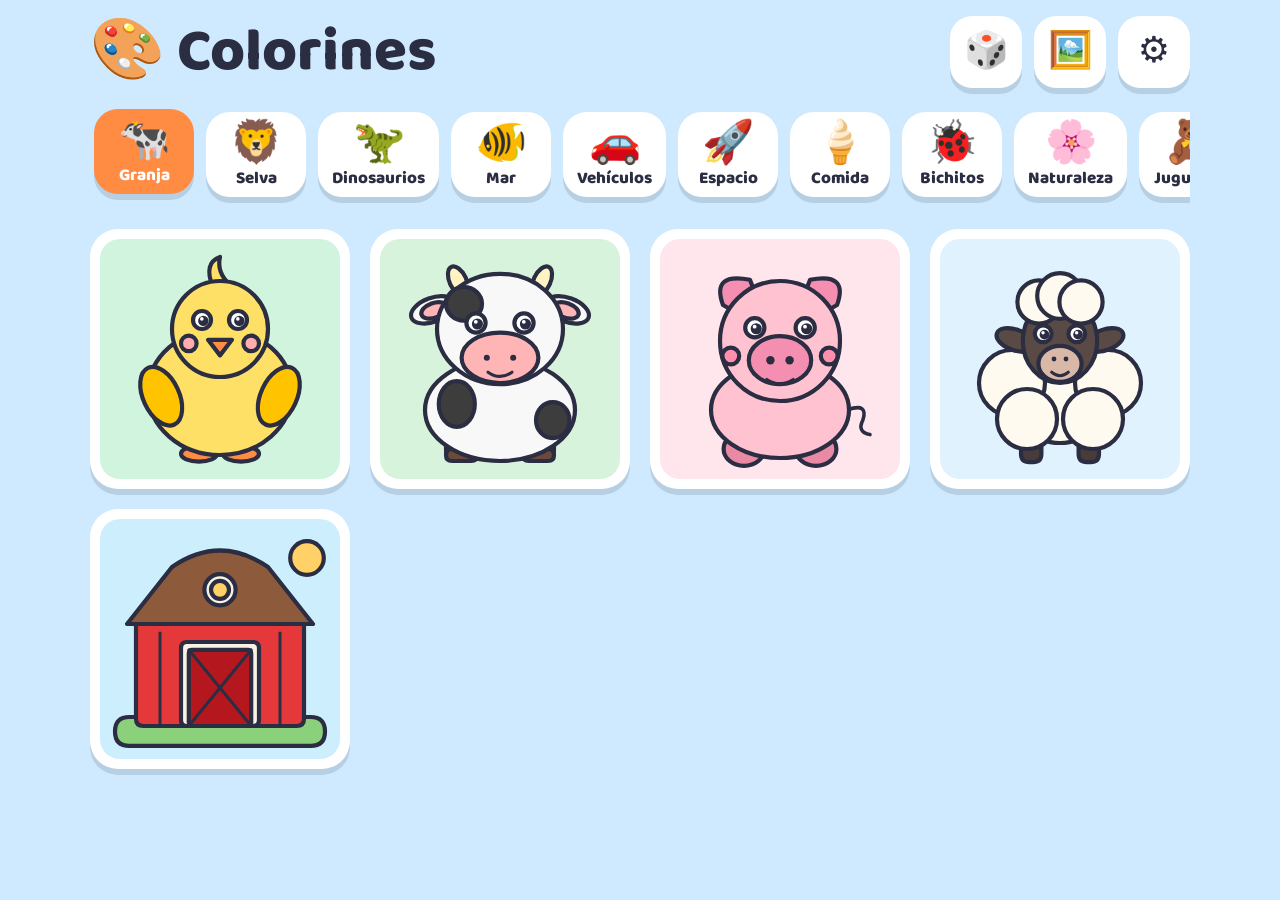
==== app/index.html @ 10e25277 "Colorines: app de colorear con el dedo para tablet (PWA) - Motor de zonas: el trazo no se sale de la" ====
<!doctype html>
<html lang="es">
<head>
  <meta charset="utf-8">
  <meta name="viewport" content="width=device-width, initial-scale=1, maximum-scale=1, user-scalable=no, viewport-fit=cover">
  <meta name="theme-color" content="#cfeafe">
  <title>Colorines</title>
  <link rel="manifest" href="manifest.webmanifest">
  <link rel="icon" href="icons/icon-192.png">
  <link rel="apple-touch-icon" href="icons/icon-192.png">
  <link rel="preconnect" href="https://fonts.googleapis.com">
  <link rel="preconnect" href="https://fonts.gstatic.com" crossorigin>
  <link href="https://fonts.googleapis.com/css2?family=Baloo+2:wght@700;800&display=swap" rel="stylesheet">
  <link rel="stylesheet" href="css/styles.css">
</head>
<body>
  <section id="home" class="screen active">
    <header class="topbar">
      <h1><span aria-hidden="true">🎨</span> Colorines</h1>
      <button class="btn" id="random" aria-label="Sorpresa">🎲</button>
      <button class="btn" id="gallery-btn" aria-label="Mis dibujos">🖼️</button>
      <button class="btn hold" id="settings-btn" aria-label="Ajustes (mantener pulsado)">⚙️</button>
    </header>
    <nav class="tabs" id="tabs"></nav>
    <div class="cards" id="cards"></div>
  </section>

  <section id="gallery" class="screen">
    <header class="topbar">
      <button class="btn" id="gallery-back" aria-label="Volver">🏠</button>
      <h1><span aria-hidden="true">🖼️</span> Mis dibujos</h1>
    </header>
    <p class="empty" id="gallery-empty" aria-label="Todavía no hay dibujos">📷</p>
    <div class="cards" id="gallery-grid"></div>
  </section>

  <section id="play" class="screen">
    <div class="stage-wrap">
      <div class="stage" id="stage">
        <canvas class="paint"></canvas>
        <div class="lines"></div>
        <canvas class="stickers"></canvas>
        <canvas class="fx"></canvas>
        <div class="flash"></div>
      </div>
    </div>
    <aside class="panel">
      <div class="row">
        <button class="btn hold" id="back" aria-label="Volver (mantener pulsado)">🏠</button>
        <button class="btn" id="undo" aria-label="Deshacer">↩️</button>
        <button class="btn" id="clear" aria-label="Borrar todo (doble toque)">🗑️</button>
        <button class="btn" id="photo" aria-label="Guardar en mis dibujos">📷</button>
      </div>
      <div class="row" id="tools"></div>
      <div class="row" id="sizes"></div>
      <div class="swatches" id="swatches"></div>
    </aside>
  </section>

  <div class="overlay" id="viewer" hidden>
    <div class="sheet viewer">
      <div class="viewer-pic" id="viewer-pic"></div>
      <div class="row">
        <button class="btn" id="close-viewer" aria-label="Cerrar">⬅️</button>
        <button class="btn" id="share" aria-label="Compartir">📤</button>
        <button class="btn" id="download" aria-label="Descargar">💾</button>
        <button class="btn" id="delete-art" aria-label="Eliminar (doble toque)">🗑️</button>
      </div>
    </div>
  </div>

  <div class="overlay" id="settings" hidden>
    <div class="sheet">
      <h2>⚙️ Ajustes</h2>
      <button class="opt" id="opt-left">✋ Mano: <b>Derecha</b></button>
      <button class="opt" id="opt-clip">🖍️ No salirse de la zona: <b>Sí</b></button>
      <button class="opt" id="opt-sound">🔊 Sonidos y vibración: <b>Sí</b></button>
      <button class="opt" id="opt-voice">🗣️ Decir el nombre del dibujo: <b>Sí</b></button>
      <button class="opt" id="opt-wipe">🧹 Borrar dibujos empezados <small>(doble toque)</small></button>
      <button class="opt" id="close-settings">✅ Listo</button>
    </div>
  </div>

  <script src="js/art.js"></script>
  <script src="js/drawings/granja.js"></script>
  <script src="js/drawings/selva.js"></script>
  <script src="js/drawings/dinosaurios.js"></script>
  <script src="js/drawings/mar.js"></script>
  <script src="js/drawings/vehiculos.js"></script>
  <script src="js/drawings/espacio.js"></script>
  <script src="js/drawings/comida.js"></script>
  <script src="js/drawings/insectos.js"></script>
  <script src="js/drawings/naturaleza.js"></script>
  <script src="js/drawings/juguetes.js"></script>
  <script src="js/drawings/mascotas.js"></script>
  <script src="js/drawings/polo.js"></script>
  <script src="js/engine.js"></script>
  <script src="js/tools.js"></script>
  <script src="js/storage.js"></script>
  <script src="js/audio.js"></script>
  <script src="js/app.js"></script>
</body>
</html>
---- app/css/styles.css ----
:root {
  --bg: #cfeafe; /* cielo: hace resaltar el lienzo blanco */
  --ink: #2b2d42;
  --card: #ffffff;
  --accent: #ff8c42;
  --shadow: 0 6px 0 rgba(43, 45, 66, 0.14);
  --shadow-press: 0 2px 0 rgba(43, 45, 66, 0.14);
  --btn: 72px;
}

* { box-sizing: border-box; margin: 0; padding: 0; -webkit-tap-highlight-color: transparent; }

html, body { height: 100%; overflow: hidden; overscroll-behavior: none; }

body {
  background: var(--bg);
  color: var(--ink);
  font-family: "Baloo 2", "Nunito", system-ui, sans-serif;
  user-select: none;
  -webkit-user-select: none;
  -webkit-touch-callout: none;
  touch-action: manipulation;
}

button { font: inherit; color: inherit; cursor: pointer; }

.screen { position: fixed; inset: 0; display: none; }
.screen.active { display: flex; }

/* ---------- Inicio y galería ---------- */
#home, #gallery {
  flex-direction: column;
  align-items: center;
  gap: 18px;
  padding: max(16px, env(safe-area-inset-top)) 16px 24px;
  overflow-y: auto;
}
.topbar { display: flex; align-items: center; gap: 12px; width: min(1100px, 100%); }
.topbar h1 { flex: 1; font-size: clamp(32px, 6vw, 60px); line-height: 1.1; font-weight: 800; }

.tabs {
  display: flex;
  gap: 12px;
  overflow-x: auto;
  width: min(1100px, 100%);
  padding: 6px 4px 14px;
  scrollbar-width: none;
  flex-shrink: 0;
}
.tab {
  flex: 0 0 auto;
  display: flex;
  flex-direction: column;
  align-items: center;
  gap: 2px;
  min-width: 100px;
  padding: 10px 14px 8px;
  border: none;
  border-radius: 24px;
  background: var(--card);
  box-shadow: var(--shadow);
  font-size: 42px;
  line-height: 1.1;
  transition: transform 0.12s;
}
.tab span { font-size: 17px; font-weight: 800; }
.tab.on { background: var(--accent); color: #fff; transform: translateY(-3px); }

.card img { width: 100%; height: 100%; object-fit: cover; display: block; border-radius: 20px; }
.empty { font-size: 96px; opacity: 0.4; margin-top: 12vh; }

.cards {
  display: grid;
  grid-template-columns: repeat(auto-fill, minmax(min(220px, 42vw), 1fr));
  gap: 20px;
  width: min(1100px, 100%);
}
.card {
  border: none;
  border-radius: 28px;
  background: var(--card);
  box-shadow: var(--shadow);
  padding: 10px;
  aspect-ratio: 1;
  transition: transform 0.15s;
}
.card:active { transform: scale(0.94); }
.card svg { width: 100%; height: 100%; display: block; border-radius: 20px; }

/* ---------- Pintar ---------- */
#play { gap: 12px; padding: 12px; }

.stage-wrap {
  flex: 1;
  min-width: 0;
  min-height: 0;
  container-type: size;
  display: flex;
  align-items: center;
  justify-content: center;
}
.stage {
  position: relative;
  width: min(100cqw, 100cqh);
  height: min(100cqw, 100cqh);
  border-radius: 24px;
  overflow: hidden;
  background: #fff;
  box-shadow: var(--shadow);
  touch-action: none;
}
.stage canvas, .stage .lines, .stage .lines svg {
  position: absolute;
  inset: 0;
  width: 100%;
  height: 100%;
}
.stage .lines, .stage .stickers, .stage .fx { pointer-events: none; }

.panel {
  width: min(280px, 32vw);
  display: flex;
  flex-direction: column;
  gap: 14px;
  overflow-y: auto;
  padding: 4px 4px 10px;
}
.row { display: flex; gap: 10px; flex-wrap: wrap; justify-content: center; }

.btn {
  width: var(--btn);
  height: var(--btn);
  border: none;
  border-radius: 22px;
  background: var(--card);
  box-shadow: var(--shadow);
  font-size: 36px;
  display: grid;
  place-items: center;
  position: relative;
  transition: transform 0.12s, box-shadow 0.12s;
}
.btn:active { transform: translateY(4px); box-shadow: var(--shadow-press); }
.btn.on { box-shadow: 0 0 0 5px var(--accent), var(--shadow); }
.btn:disabled { opacity: 0.35; }

/* Botón que hay que mantener pulsado: anillo de progreso */
.btn.hold::after {
  content: "";
  position: absolute;
  inset: -6px;
  border-radius: 26px;
  background: conic-gradient(var(--accent) calc(var(--p, 0) * 1%), transparent 0);
  -webkit-mask: linear-gradient(#000 0 0) content-box, linear-gradient(#000 0 0);
  -webkit-mask-composite: xor;
  mask-composite: exclude;
  padding: 5px;
  pointer-events: none;
}
.armed { animation: wobble 0.4s ease-in-out infinite; box-shadow: 0 0 0 5px #ff3b30, var(--shadow); }
@keyframes wobble { 0%, 100% { rotate: 0deg; } 25% { rotate: -8deg; } 75% { rotate: 8deg; } }

.size-dot { display: block; border-radius: 50%; background: var(--ink); }

.swatches { display: grid; grid-template-columns: repeat(3, 1fr); gap: 12px; padding: 0 6px; }
.swatch {
  aspect-ratio: 1;
  border-radius: 50%;
  border: 5px solid #fff;
  box-shadow: var(--shadow);
  font-size: 34px;
  display: grid;
  place-items: center;
  transition: transform 0.12s;
}
.swatch.emoji { background: var(--card); border-radius: 22px; }
.swatch.on { transform: scale(1.12); border-color: var(--ink); }

/* Flash de la cámara */
.flash { position: absolute; inset: 0; background: #fff; opacity: 0; pointer-events: none; }
.flash.go { animation: flash 0.5s ease-out; }
@keyframes flash { from { opacity: 0.95; } to { opacity: 0; } }

/* ---------- Ventanas (visor y ajustes) ---------- */
.overlay {
  position: fixed;
  inset: 0;
  z-index: 10;
  display: grid;
  place-items: center;
  padding: 16px;
  background: rgba(43, 45, 66, 0.55);
}
.overlay[hidden] { display: none; }
.sheet {
  width: min(560px, 100%);
  max-height: 100%;
  overflow-y: auto;
  display: flex;
  flex-direction: column;
  gap: 14px;
  padding: 24px;
  border-radius: 28px;
  background: var(--card);
}
.sheet h2 { font-size: 32px; font-weight: 800; }
.opt {
  border: none;
  border-radius: 20px;
  background: var(--bg);
  padding: 16px 18px;
  font-size: 22px;
  font-weight: 700;
  text-align: left;
}
.opt small { font-size: 15px; opacity: 0.7; }
.viewer { width: min(760px, 100%); align-items: center; }
.viewer-pic img { display: block; max-width: 100%; max-height: 68vh; border-radius: 20px; box-shadow: var(--shadow); }

/* Zurdo: panel a la izquierda (en horizontal) */
@media (orientation: landscape) {
  #play.left { flex-direction: row-reverse; }
}

/* Vertical: panel abajo */
@media (orientation: portrait) {
  #play { flex-direction: column; }
  .panel { width: 100%; max-height: 40vh; flex-direction: row; flex-wrap: wrap; justify-content: center; align-content: flex-start; }
  .swatches { grid-template-columns: repeat(6, var(--btn)); padding: 0; }
}
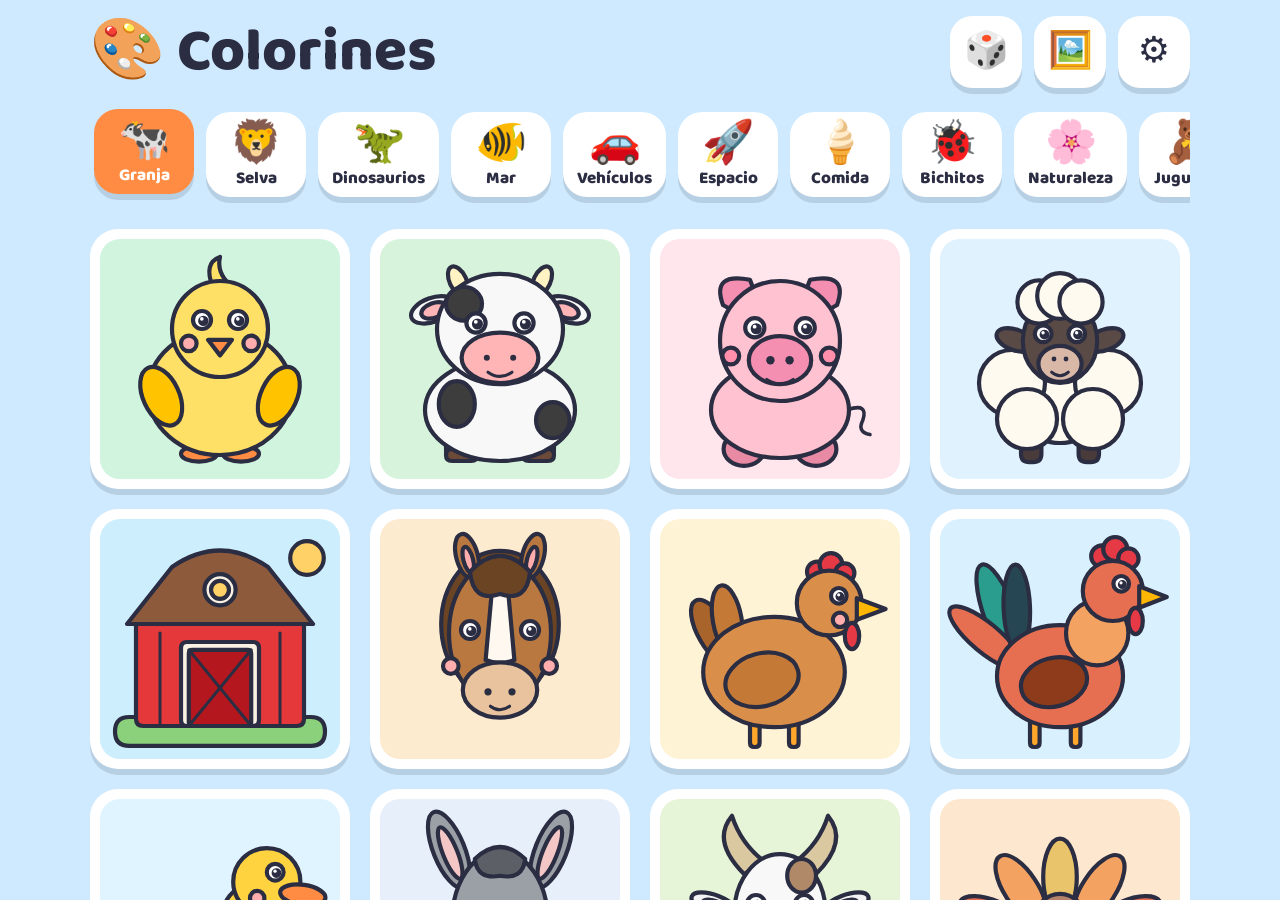
==== commit 119204e2: "Decir en voz alta el nombre del color elegido - Mapa de color a nombre en tools.js - Usa el mismo aj" ====
--- a/app/index.html
+++ b/app/index.html
@@ -75,7 +75,7 @@
       <button class="opt" id="opt-left">✋ Mano: <b>Derecha</b></button>
       <button class="opt" id="opt-clip">🖍️ No salirse de la zona: <b>Sí</b></button>
       <button class="opt" id="opt-sound">🔊 Sonidos y vibración: <b>Sí</b></button>
-      <button class="opt" id="opt-voice">🗣️ Decir el nombre del dibujo: <b>Sí</b></button>
+      <button class="opt" id="opt-voice">🗣️ Decir nombres de dibujos y colores: <b>Sí</b></button>
       <button class="opt" id="opt-wipe">🧹 Borrar dibujos empezados <small>(doble toque)</small></button>
       <button class="opt" id="close-settings">✅ Listo</button>
     </div>
